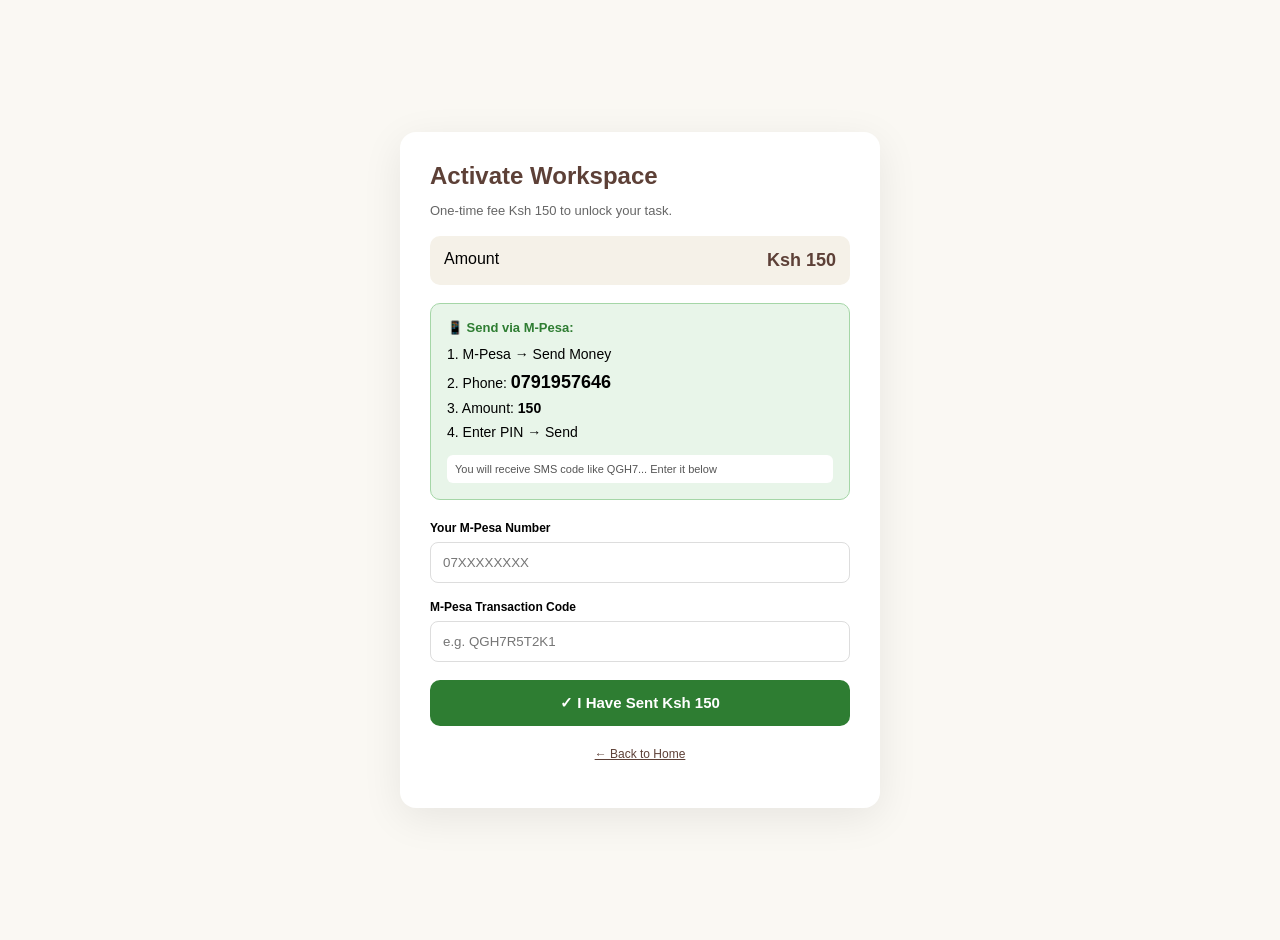
==== dashboard.html @ 36dec31b "Add files via upload" ====
<!DOCTYPE html>
<html>
<head>
<meta charset="UTF-8">
<meta name="viewport" content="width=device-width, initial-scale=1.0">
<title>Dashboard - WorkRemote</title>
<link rel="stylesheet" href="https://cdnjs.cloudflare.com/ajax/libs/font-awesome/6.5.0/css/all.min.css">
</head>
<body style="font-family:'Segoe UI',Arial; margin:0; background:#FAF8F3;">

<!-- TOP -->
<div style="background:white; padding:16px 30px; display:flex; justify-content:space-between; align-items:center; box-shadow:0 2px 10px rgba(0,0,0,0.05);">
  <b style="color:#5D4037;"><i class="fa-solid fa-briefcase"></i> WorkRemote</b>
  <div style="display:flex; gap:12px; align-items:center;">
    <span id="userPhone" style="font-size:12px; color:#666;"></span>
    <button onclick="logout()" style="background:#f5f5f5; border:1px solid #ddd; padding:8px 14px; border-radius:20px; font-size:12px; cursor:pointer;">Logout</button>
  </div>
</div>

<div style="max-width:1100px; margin:30px auto; padding:0 20px; display:grid; grid-template-columns:320px 1fr; gap:24px;">

  <!-- LEFT PANEL -->
  <div>
    <div style="background:white; border-radius:14px; padding:22px; box-shadow:0 4px 18px rgba(0,0,0,0.05);">
      <p style="margin:0 0 6px 0; font-size:12px; color:#999; text-transform:uppercase;">Payment Status</p>
      <p style="margin:0; color:#2E7D32; font-weight:bold;"><i class="fa-solid fa-circle-check"></i> Activated - Ksh 150 Paid</p>
      <p id="codeShow" style="margin:8px 0 0 0; font-size:11px; color:#666; background:#F5F1E8; padding:8px; border-radius:6px;"></p>
      <hr style="border:none; border-top:1px solid #eee; margin:18px 0;">
      <p style="font-size:13px; margin:0 0 8px 0;"><b>Your Task:</b></p>
      <div id="taskMini" style="background:#FAF8F3; padding:12px; border-radius:8px; font-size:13px;"></div>
      <hr style="border:none; border-top:1px solid #eee; margin:18px 0;">
      <p style="font-size:12px; color:#666; line-height:1.6;"><i class="fa-solid fa-money-bill-wave"></i> Payout: M-Pesa within 24hrs after approval.<br><i class="fa-solid fa-phone"></i> Support: WhatsApp 0791957646</p>
    </div>

    <div style="background:#5D4037; color:white; border-radius:14px; padding:18px; margin-top:16px;">
      <p style="margin:0; font-size:13px;"><i class="fa-solid fa-trophy"></i> Earn More</p>
      <p style="margin:8px 0 0 0; font-size:12px; opacity:0.8; line-height:1.5;">Complete this task well and you will be invited to 5 more high-paying tasks (Ksh 2000-4000 each) without extra fee.</p>
    </div>
  </div>

  <!-- RIGHT - TASK WORKSPACE -->
  <div style="background:white; border-radius:14px; padding:28px; box-shadow:0 4px 18px rgba(0,0,0,0.05);">
    <h2 id="jobTitle" style="margin:0 0 8px 0; color:#5D4037;">Loading your task...</h2>
    <p id="jobMeta" style="margin:0 0 18px 0; color:#888; font-size:13px;"></p>
    
    <div style="background:#FFF8E1; border-left:4px solid #C9A227; padding:16px; border-radius:0 8px 8px 0; margin-bottom:22px;">
      <p style="margin:0; font-size:13px; font-weight:bold; color:#5D4037;"><i class="fa-solid fa-list-check"></i> What to do:</p>
      <p id="jobDesc" style="margin:8px 0 0 0; font-size:13.5px; line-height:1.7; color:#555;"></p>
    </div>

    <label style="font-size:13px; font-weight:bold;">Your Work Submission</label>
    <textarea id="submission" placeholder="Paste your completed work here in detail... The better your work, the faster approval." style="width:100%; min-height:260px; padding:14px; border:1px solid #ddd; border-radius:10px; margin-top:8px; box-sizing:border-box; font-family:Arial; font-size:13px; line-height:1.6;"></textarea>

    <div style="display:flex; gap:12px; margin-top:18px;">
      <button onclick="submitWork()" style="flex:1; background:#2E7D32; color:white; border:none; padding:14px; border-radius:10px; font-weight:bold; cursor:pointer; font-size:14px;">Submit for Review →</button>
      <button onclick="saveDraft()" style="background:#f5f5f5; border:1px solid #ddd; padding:14px 18px; border-radius:10px; font-size:13px; cursor:pointer;">Save Draft</button>
    </div>

    <p id="submitMsg" style="font-size:13px; margin-top:14px; text-align:center;"></p>

    <div id="afterSubmit" style="display:none; margin-top:25px; background:#E8F5E9; padding:20px; border-radius:10px; border:1px solid #A5D6A7; text-align:center;">
      <h3 style="margin:0; color:#2E7D32;"><i class="fa-solid fa-hourglass-half"></i> Under Review</h3>
      <p style="font-size:13px; color:#555; line-height:1.6; margin:10px 0 0 0;">Your work has been sent to our client. You will receive Ksh <span id="payAmount"></span> via M-Pesa to <span id="payPhone"></span> within 24hrs if approved.<br><br>Keep your phone on.</p>
      <a href="index.html" style="display:inline-block; margin-top:14px; font-size:12px; color:#5D4037;">← Back to Home</a>
    </div>

  </div>
</div>

<script>
// CHECK IF PAID
const paid = localStorage.getItem('workremote_paid');
const user = localStorage.getItem('workremote_user');
const code = localStorage.getItem('workremote_code');
const selectedId = localStorage.getItem('selectedJob') || 1;

if(!paid){
  window.location.href='payment.html';
}

document.getElementById('userPhone').innerText = user || '';
document.getElementById('codeShow').innerHTML = `M-Pesa Code: <b>${code || '---'}</b><br>Paid to: <b>0791957646</b>`;

const jobs = {
1:{title:"Senior RLHF Annotator", pay:1500, meta:"AI Lab US • 45-60 min • Ksh 1500", desc:"1. You will be given 5 AI answers to same question.<br>2. Rank them 1-5 (best to worst).<br>3. For worst answer, rewrite it in perfect Swahili + English (200 words).<br>4. Explain why best is best (100 words).<br><br><b>Client prompt to use:</b> 'Explain why young people in Kenya should consider remote work.'"},
2:{title:"Data Protection Researcher", pay:1800, meta:"Fintech UK • 60 min • Ksh 1800", desc:"Research Kenya Data Protection Act 2019. Write 400-word summary covering: 1) Right to be forgotten 2) Consent rules 3) Penalty for breach. Add 2 source links from ODPC website."},
3:{title:"Vision AI Annotation", pay:1200, meta:"AutoDrive • 40 min • Ksh 1200", desc:"Download sample image set (we will send link after submit). Label: traffic signs, pedestrians, boda-bodas, matatus. Follow format: [object, x, y, w, h]. Example provided in submission."},
4:{title:"Fact-Checking Specialist", pay:1500, meta:"News AI • 50 min • Ksh 1500", desc:"Verify these 5 claims: 1) M-Pesa launched 2007 2) Kenya has 47 counties 3) Nairobi National Park is inside city 4) Swahili is official language 5) Lake Turkana is largest desert lake. Mark True/False with 2 sources each."},
5:{title:"Swahili Cultural Expert", pay:1000, meta:"LLM Training • 30 min • Ksh 1000", desc:"Explain in 350+ words: What is Sheng? Give 10 examples with English. Explain Harambee spirit. Explain matatu culture. Write like teaching a foreigner."},
6:{title:"Chain-of-Thought Math Creator", pay:1000, meta:"Edu AI • 35 min • Ksh 1000", desc:"Create 10 KCSE Form 3 math questions (Algebra, Geometry). For each: Question + Step-by-step solution + Final Answer + Common mistake to avoid."},
7:{title:"Toxic Content Rewriter", pay:1300, meta:"Trust & Safety • 40 min • Ksh 1300", desc:"Rewrite these 15 toxic comments (we send after submit) into respectful Swahili/English that keeps meaning but removes insult. Show Before/After."},
8:{title:"Prompt Engineer", pay:1200, meta:"LLM Eval • 35 min • Ksh 1200", desc:"Create 20 prompts that would trick AI about Kenya (e.g. 'Who is current governor of Kaaga?' ). For each: Prompt + Expected Correct Answer + Why it's tricky."}
};

const job = jobs[selectedId] || jobs[1];
document.getElementById('jobTitle').innerText = job.title;
document.getElementById('jobMeta').innerText = job.meta;
document.getElementById('jobDesc').innerHTML = job.desc;
document.getElementById('taskMini').innerHTML = `<b>${job.title}</b><br>${job.meta}<br><br><span style="color:#2E7D32; font-weight:bold;">Pay: Ksh ${job.pay}</span>`;
document.getElementById('payAmount').innerText = job.pay;
document.getElementById('payPhone').innerText = user;

// Draft load
document.getElementById('submission').value = localStorage.getItem('draft_'+selectedId) || '';

function saveDraft(){
  localStorage.setItem('draft_'+selectedId, document.getElementById('submission').value);
  document.getElementById('submitMsg').innerHTML = "<span style='color:#666;'>✓ Draft saved</span>";
}

function submitWork(){
  const work = document.getElementById('submission').value.trim();
  if(work.length < 100){
    document.getElementById('submitMsg').innerHTML = "<span style='color:red;'>Please write at least 100 words of quality work for approval</span>";
    return;
  }
  // Save submission for you to check later (in their browser - but you can ask them to WhatsApp you)
  localStorage.setItem('submission_'+selectedId, work);
  localStorage.setItem('submitted_time', new Date().toISOString());
  
  document.getElementById('submitMsg').innerHTML = "";
  document.getElementById('afterSubmit').style.display = 'block';
  document.getElementById('submission').style.display = 'none';
  
  // Optional: Open WhatsApp to you with details
  setTimeout(()=>{
    if(confirm("Send your submission details to admin WhatsApp (0791957646) for faster review?")){
      const msg = `New WorkRemote Submission%0APhone: ${user}%0AJob: ${job.title}%0APay: Ksh ${job.pay}%0AM-Pesa Code: ${code}%0A%0AWork:%0A${encodeURIComponent(work.substring(0,500))}...`;
      window.open(`https://wa.me/254791957646?text=${msg}`, '_blank');
    }
  },800);
}

function logout(){
  if(confirm("Logout? You can login again with same phone.")){
    localStorage.removeItem('workremote_user');
    localStorage.removeItem('workremote_paid');
    location.href='index.html';
  }
}
</script>
</body>
</html>
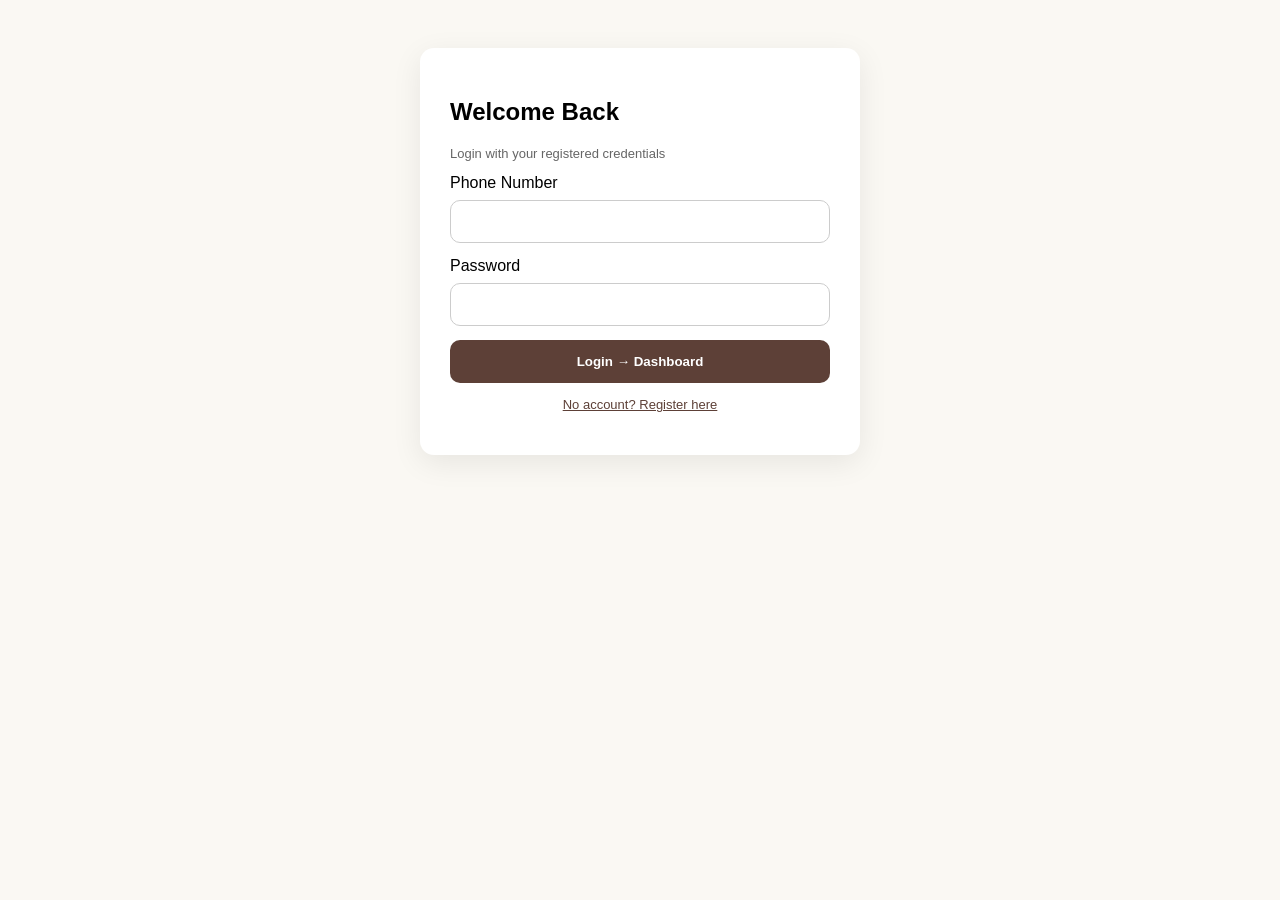
==== commit b9245b00: "Refactor dashboard layout and styles" ====
--- a/dashboard.html
+++ b/dashboard.html
@@ -1,143 +1,131 @@
  <!DOCTYPE html>
 <html>
 <head>
-<meta charset="UTF-8">
-<meta name="viewport" content="width=device-width, initial-scale=1.0">
+<meta charset="UTF-8"><meta name="viewport" content="width=device-width, initial-scale=1.0">
 <title>Dashboard - WorkRemote</title>
 <link rel="stylesheet" href="https://cdnjs.cloudflare.com/ajax/libs/font-awesome/6.5.0/css/all.min.css">
+<style>
+body{font-family:Segoe UI,Arial; margin:0; background:#FAF8F3; display:flex;}
+.sidebar{width:260px; background:#1a1a1a; color:white; min-height:100vh; padding:20px; position:fixed; left:-280px; top:0; transition:0.3s; z-index:100;}
+.sidebar.open{left:0;}
+.main{flex:1; margin-left:0; width:100%;}
+.topbar{background:white; padding:14px 20px; display:flex; justify-content:space-between; align-items:center; box-shadow:0 2px 10px rgba(0,0,0,0.05); position:sticky; top:0;}
+.menu-item{padding:12px 14px; border-radius:8px; cursor:pointer; display:flex; gap:12px; align-items:center; color:#ccc; margin:6px 0;}
+.menu-item:hover,.menu-item.active{background:#2d2d2d; color:white;}
+.card{background:white; border-radius:14px; padding:22px; box-shadow:0 4px 18px rgba(0,0,0,0.06); margin-bottom:18px;}
+</style>
 </head>
-<body style="font-family:'Segoe UI',Arial; margin:0; background:#FAF8F3;">
+<body>
 
-<!-- TOP -->
-<div style="background:white; padding:16px 30px; display:flex; justify-content:space-between; align-items:center; box-shadow:0 2px 10px rgba(0,0,0,0.05);">
-  <b style="color:#5D4037;"><i class="fa-solid fa-briefcase"></i> WorkRemote</b>
-  <div style="display:flex; gap:12px; align-items:center;">
-    <span id="userPhone" style="font-size:12px; color:#666;"></span>
-    <button onclick="logout()" style="background:#f5f5f5; border:1px solid #ddd; padding:8px 14px; border-radius:20px; font-size:12px; cursor:pointer;">Logout</button>
-  </div>
+<div class="sidebar" id="sidebar">
+<div style="display:flex; align-items:center; gap:12px; margin-bottom:25px;">
+<img id="sidePhoto" src="https://ui-avatars.com/api/?name=User&background=5D4037&color=fff" style="width:45px; height:45px; border-radius:50%; object-fit:cover;">
+<div><b id="sideName">User</b><div style="font-size:11px; color:#888;" id="sidePhone">07XX</div></div>
 </div>
 
-<div style="max-width:1100px; margin:30px auto; padding:0 20px; display:grid; grid-template-columns:320px 1fr; gap:24px;">
+<div class="menu-item active" onclick="showSec('profile')"><i class="fa-solid fa-user"></i> My Profile</div>
+<div class="menu-item" onclick="showSec('tasks')"><i class="fa-solid fa-list-check"></i> My Tasks</div>
+<div class="menu-item" onclick="showSec('earnings')"><i class="fa-solid fa-wallet"></i> Earnings & Wallet</div>
+<div class="menu-item" onclick="showSec('settings')"><i class="fa-solid fa-gear"></i> Settings</div>
+<div class="menu-item" onclick="showSec('support')"><i class="fa-solid fa-headset"></i> Support</div>
+<div class="menu-item" onclick="logout()" style="margin-top:30px; color:#ff6b6b;"><i class="fa-solid fa-right-from-bracket"></i> Logout</div>
+</div>
 
-  <!-- LEFT PANEL -->
-  <div>
-    <div style="background:white; border-radius:14px; padding:22px; box-shadow:0 4px 18px rgba(0,0,0,0.05);">
-      <p style="margin:0 0 6px 0; font-size:12px; color:#999; text-transform:uppercase;">Payment Status</p>
-      <p style="margin:0; color:#2E7D32; font-weight:bold;"><i class="fa-solid fa-circle-check"></i> Activated - Ksh 150 Paid</p>
-      <p id="codeShow" style="margin:8px 0 0 0; font-size:11px; color:#666; background:#F5F1E8; padding:8px; border-radius:6px;"></p>
-      <hr style="border:none; border-top:1px solid #eee; margin:18px 0;">
-      <p style="font-size:13px; margin:0 0 8px 0;"><b>Your Task:</b></p>
-      <div id="taskMini" style="background:#FAF8F3; padding:12px; border-radius:8px; font-size:13px;"></div>
-      <hr style="border:none; border-top:1px solid #eee; margin:18px 0;">
-      <p style="font-size:12px; color:#666; line-height:1.6;"><i class="fa-solid fa-money-bill-wave"></i> Payout: M-Pesa within 24hrs after approval.<br><i class="fa-solid fa-phone"></i> Support: WhatsApp 0791957646</p>
-    </div>
+<div class="main">
+<div class="topbar">
+<div style="display:flex; gap:14px; align-items:center;">
+<i class="fa-solid fa-bars" style="font-size:20px; cursor:pointer;" onclick="toggleMenu()"></i>
+<b>WorkRemote Dashboard</b>
+</div>
+<div><span style="background:#E8F5E9; color:#2E7D32; padding:6px 12px; border-radius:20px; font-size:12px;"><i class="fa-solid fa-circle" style="font-size:6px;"></i> Verified</span></div>
+</div>
 
-    <div style="background:#5D4037; color:white; border-radius:14px; padding:18px; margin-top:16px;">
-      <p style="margin:0; font-size:13px;"><i class="fa-solid fa-trophy"></i> Earn More</p>
-      <p style="margin:8px 0 0 0; font-size:12px; opacity:0.8; line-height:1.5;">Complete this task well and you will be invited to 5 more high-paying tasks (Ksh 2000-4000 each) without extra fee.</p>
-    </div>
-  </div>
+<div style="padding:25px; max-width:900px; margin:auto;">
 
-  <!-- RIGHT - TASK WORKSPACE -->
-  <div style="background:white; border-radius:14px; padding:28px; box-shadow:0 4px 18px rgba(0,0,0,0.05);">
-    <h2 id="jobTitle" style="margin:0 0 8px 0; color:#5D4037;">Loading your task...</h2>
-    <p id="jobMeta" style="margin:0 0 18px 0; color:#888; font-size:13px;"></p>
-    
-    <div style="background:#FFF8E1; border-left:4px solid #C9A227; padding:16px; border-radius:0 8px 8px 0; margin-bottom:22px;">
-      <p style="margin:0; font-size:13px; font-weight:bold; color:#5D4037;"><i class="fa-solid fa-list-check"></i> What to do:</p>
-      <p id="jobDesc" style="margin:8px 0 0 0; font-size:13.5px; line-height:1.7; color:#555;"></p>
-    </div>
+<!-- PROFILE -->
+<div id="sec-profile">
+<div class="card" style="text-align:center;">
+<img id="profileImg" src="https://ui-avatars.com/api/?name=User&background=5D4037&color=fff&size=128" style="width:90px; height:90px; border-radius:50%; object-fit:cover; border:3px solid #5D4037;">
+<h3 id="pName" style="margin:10px 0 4px 0;">User Name</h3>
+<p id="pEmail" style="margin:0; color:#666; font-size:13px;">email</p>
+<label for="photoInput" style="display:inline-block; margin-top:12px; background:#F5F1E8; padding:8px 14px; border-radius:20px; font-size:12px; cursor:pointer;"><i class="fa-solid fa-camera"></i> Change Photo</label>
+<input type="file" id="photoInput" accept="image/*" style="display:none;">
+<div style="display:grid; grid-template-columns:1fr 1fr; gap:12px; margin-top:20px; text-align:left;">
+<div style="background:#FAF8F3; padding:12px; border-radius:10px;"><small style="color:#888;">Phone</small><br><b id="dPhone">-</b></div>
+<div style="background:#FAF8F3; padding:12px; border-radius:10px;"><small style="color:#888;">Location</small><br><b id="dLoc">-</b></div>
+<div style="background:#FAF8F3; padding:12px; border-radius:10px;"><small style="color:#888;">Remote Exp</small><br><b id="dRemote">-</b></div>
+<div style="background:#FAF8F3; padding:12px; border-radius:10px;"><small style="color:#888;">Status</small><br><b style="color:#2E7D32;">Active Worker</b></div>
+</div>
+</div>
+<div class="card">
+<h4><i class="fa-solid fa-circle-info"></i> Account Info</h4>
+<p style="font-size:13px; color:#666; line-height:1.6;">Activation fee paid: KES 150<br>Member since: <span id="joinDate"></span><br>Account ID: WR-<span id="accId"></span></p>
+</div>
+</div>
 
-    <label style="font-size:13px; font-weight:bold;">Your Work Submission</label>
-    <textarea id="submission" placeholder="Paste your completed work here in detail... The better your work, the faster approval." style="width:100%; min-height:260px; padding:14px; border:1px solid #ddd; border-radius:10px; margin-top:8px; box-sizing:border-box; font-family:Arial; font-size:13px; line-height:1.6;"></textarea>
+<!-- TASKS -->
+<div id="sec-tasks" style="display:none;">
+<h3>Jobs Currently Undertaking</h3>
+<div class="card"><p style="color:#888; font-size:14px;">You have no active tasks yet. Go to homepage and apply.</p><a href="index.html#jobs" style="background:#5D4037; color:white; padding:10px 16px; border-radius:8px; text-decoration:none; font-size:13px;">Browse Tasks →</a></div>
+<div id="myTasksList"></div>
+</div>
 
-    <div style="display:flex; gap:12px; margin-top:18px;">
-      <button onclick="submitWork()" style="flex:1; background:#2E7D32; color:white; border:none; padding:14px; border-radius:10px; font-weight:bold; cursor:pointer; font-size:14px;">Submit for Review →</button>
-      <button onclick="saveDraft()" style="background:#f5f5f5; border:1px solid #ddd; padding:14px 18px; border-radius:10px; font-size:13px; cursor:pointer;">Save Draft</button>
-    </div>
+<!-- EARNINGS -->
+<div id="sec-earnings" style="display:none;">
+<div class="card" style="background:#1a1a1a; color:white;">
+<small style="color:#aaa;">Available Balance</small>
+<h1 style="margin:6px 0;">Ksh <span id="bal">0</span></h1>
+<small style="color:#aaa;">M-Pesa: <span id="mpesaNum">-</span></small><br>
+<button style="margin-top:14px; background:#00b050; color:white; border:none; padding:10px 18px; border-radius:8px; font-weight:bold;">Withdraw to M-Pesa</button>
+</div>
+<div class="card"><h4>Payout History</h4><p style="font-size:13px; color:#888;">No payouts yet. Complete a task to earn.</p></div>
+</div>
 
-    <p id="submitMsg" style="font-size:13px; margin-top:14px; text-align:center;"></p>
+<!-- SETTINGS -->
+<div id="sec-settings" style="display:none;">
+<div class="card"><h4>Settings</h4><p style="font-size:13px; color:#666;">Change password, language (English/Swahili), notifications.</p><button onclick="alert('Password reset sent to email')" style="background:#F5F1E8; border:none; padding:10px 14px; border-radius:8px; cursor:pointer;">Reset Password</button></div>
+</div>
 
-    <div id="afterSubmit" style="display:none; margin-top:25px; background:#E8F5E9; padding:20px; border-radius:10px; border:1px solid #A5D6A7; text-align:center;">
-      <h3 style="margin:0; color:#2E7D32;"><i class="fa-solid fa-hourglass-half"></i> Under Review</h3>
-      <p style="font-size:13px; color:#555; line-height:1.6; margin:10px 0 0 0;">Your work has been sent to our client. You will receive Ksh <span id="payAmount"></span> via M-Pesa to <span id="payPhone"></span> within 24hrs if approved.<br><br>Keep your phone on.</p>
-      <a href="index.html" style="display:inline-block; margin-top:14px; font-size:12px; color:#5D4037;">← Back to Home</a>
-    </div>
+<!-- SUPPORT -->
+<div id="sec-support" style="display:none;">
+<div class="card"><h4>Support Center</h4><p style="font-size:13px; color:#666;">Need help? WhatsApp us: 0791957646<br>Email: support@workremote.co.ke</p></div>
+</div>
 
-  </div>
+</div>
 </div>
 
 <script>
-// CHECK IF PAID
-const paid = localStorage.getItem('workremote_paid');
-const user = localStorage.getItem('workremote_user');
-const code = localStorage.getItem('workremote_code');
-const selectedId = localStorage.getItem('selectedJob') || 1;
-
-if(!paid){
-  window.location.href='payment.html';
+let user=JSON.parse(localStorage.getItem('workremote_user')||'{}');
+if(!user.phone){ location.href='login.html'; }
+document.getElementById('sideName').innerText=user.name||'User';
+document.getElementById('sidePhone').innerText=user.phone||'';
+document.getElementById('pName').innerText=user.name||'User';
+document.getElementById('pEmail').innerText=user.email||'';
+document.getElementById('dPhone').innerText=user.phone||'-';
+document.getElementById('dLoc').innerText=user.loc||'Kaaga';
+document.getElementById('dRemote').innerText=user.remote||'-';
+document.getElementById('mpesaNum').innerText=user.phone||'-';
+document.getElementById('joinDate').innerText=new Date().toLocaleDateString();
+document.getElementById('accId').innerText=(user.phone||'123').slice(-4);
+let savedPhoto=localStorage.getItem('workremote_photo');
+if(savedPhoto){ document.getElementById('profileImg').src=savedPhoto; document.getElementById('sidePhoto').src=savedPhoto; }
+function toggleMenu(){ document.getElementById('sidebar').classList.toggle('open'); }
+function showSec(id){
+ document.querySelectorAll('[id^=sec-]').forEach(s=>s.style.display='none');
+ document.getElementById('sec-'+id).style.display='block';
+ document.querySelectorAll('.menu-item').forEach(m=>m.classList.remove('active'));
+ event.currentTarget.classList.add('active');
+ if(window.innerWidth<800) toggleMenu();
 }
-
-document.getElementById('userPhone').innerText = user || '';
-document.getElementById('codeShow').innerHTML = `M-Pesa Code: <b>${code || '---'}</b><br>Paid to: <b>0791957646</b>`;
-
-const jobs = {
-1:{title:"Senior RLHF Annotator", pay:1500, meta:"AI Lab US • 45-60 min • Ksh 1500", desc:"1. You will be given 5 AI answers to same question.<br>2. Rank them 1-5 (best to worst).<br>3. For worst answer, rewrite it in perfect Swahili + English (200 words).<br>4. Explain why best is best (100 words).<br><br><b>Client prompt to use:</b> 'Explain why young people in Kenya should consider remote work.'"},
-2:{title:"Data Protection Researcher", pay:1800, meta:"Fintech UK • 60 min • Ksh 1800", desc:"Research Kenya Data Protection Act 2019. Write 400-word summary covering: 1) Right to be forgotten 2) Consent rules 3) Penalty for breach. Add 2 source links from ODPC website."},
-3:{title:"Vision AI Annotation", pay:1200, meta:"AutoDrive • 40 min • Ksh 1200", desc:"Download sample image set (we will send link after submit). Label: traffic signs, pedestrians, boda-bodas, matatus. Follow format: [object, x, y, w, h]. Example provided in submission."},
-4:{title:"Fact-Checking Specialist", pay:1500, meta:"News AI • 50 min • Ksh 1500", desc:"Verify these 5 claims: 1) M-Pesa launched 2007 2) Kenya has 47 counties 3) Nairobi National Park is inside city 4) Swahili is official language 5) Lake Turkana is largest desert lake. Mark True/False with 2 sources each."},
-5:{title:"Swahili Cultural Expert", pay:1000, meta:"LLM Training • 30 min • Ksh 1000", desc:"Explain in 350+ words: What is Sheng? Give 10 examples with English. Explain Harambee spirit. Explain matatu culture. Write like teaching a foreigner."},
-6:{title:"Chain-of-Thought Math Creator", pay:1000, meta:"Edu AI • 35 min • Ksh 1000", desc:"Create 10 KCSE Form 3 math questions (Algebra, Geometry). For each: Question + Step-by-step solution + Final Answer + Common mistake to avoid."},
-7:{title:"Toxic Content Rewriter", pay:1300, meta:"Trust & Safety • 40 min • Ksh 1300", desc:"Rewrite these 15 toxic comments (we send after submit) into respectful Swahili/English that keeps meaning but removes insult. Show Before/After."},
-8:{title:"Prompt Engineer", pay:1200, meta:"LLM Eval • 35 min • Ksh 1200", desc:"Create 20 prompts that would trick AI about Kenya (e.g. 'Who is current governor of Kaaga?' ). For each: Prompt + Expected Correct Answer + Why it's tricky."}
-};
-
-const job = jobs[selectedId] || jobs[1];
-document.getElementById('jobTitle').innerText = job.title;
-document.getElementById('jobMeta').innerText = job.meta;
-document.getElementById('jobDesc').innerHTML = job.desc;
-document.getElementById('taskMini').innerHTML = `<b>${job.title}</b><br>${job.meta}<br><br><span style="color:#2E7D32; font-weight:bold;">Pay: Ksh ${job.pay}</span>`;
-document.getElementById('payAmount').innerText = job.pay;
-document.getElementById('payPhone').innerText = user;
-
-// Draft load
-document.getElementById('submission').value = localStorage.getItem('draft_'+selectedId) || '';
-
-function saveDraft(){
-  localStorage.setItem('draft_'+selectedId, document.getElementById('submission').value);
-  document.getElementById('submitMsg').innerHTML = "<span style='color:#666;'>✓ Draft saved</span>";
-}
-
-function submitWork(){
-  const work = document.getElementById('submission').value.trim();
-  if(work.length < 100){
-    document.getElementById('submitMsg').innerHTML = "<span style='color:red;'>Please write at least 100 words of quality work for approval</span>";
-    return;
-  }
-  // Save submission for you to check later (in their browser - but you can ask them to WhatsApp you)
-  localStorage.setItem('submission_'+selectedId, work);
-  localStorage.setItem('submitted_time', new Date().toISOString());
-  
-  document.getElementById('submitMsg').innerHTML = "";
-  document.getElementById('afterSubmit').style.display = 'block';
-  document.getElementById('submission').style.display = 'none';
-  
-  // Optional: Open WhatsApp to you with details
-  setTimeout(()=>{
-    if(confirm("Send your submission details to admin WhatsApp (0791957646) for faster review?")){
-      const msg = `New WorkRemote Submission%0APhone: ${user}%0AJob: ${job.title}%0APay: Ksh ${job.pay}%0AM-Pesa Code: ${code}%0A%0AWork:%0A${encodeURIComponent(work.substring(0,500))}...`;
-      window.open(`https://wa.me/254791957646?text=${msg}`, '_blank');
-    }
-  },800);
-}
-
-function logout(){
-  if(confirm("Logout? You can login again with same phone.")){
-    localStorage.removeItem('workremote_user');
-    localStorage.removeItem('workremote_paid');
-    location.href='index.html';
-  }
-}
+document.getElementById('photoInput').addEventListener('change', function(e){
+ let file=e.target.files[0]; if(!file) return;
+ let reader=new FileReader();
+ reader.onload=function(ev){ let base=ev.target.result; localStorage.setItem('workremote_photo', base); document.getElementById('profileImg').src=base; document.getElementById('sidePhoto').src=base; };
+ reader.readAsDataURL(file);
+});
+function logout(){ localStorage.removeItem('workremote_user'); location.href='index.html'; }
+// mark paid for demo if coming from payment
+if(localStorage.getItem('workremote_paid')!=='yes' && user.phone){ /* allow */ }
 </script>
 </body>
-</html>+</html>
